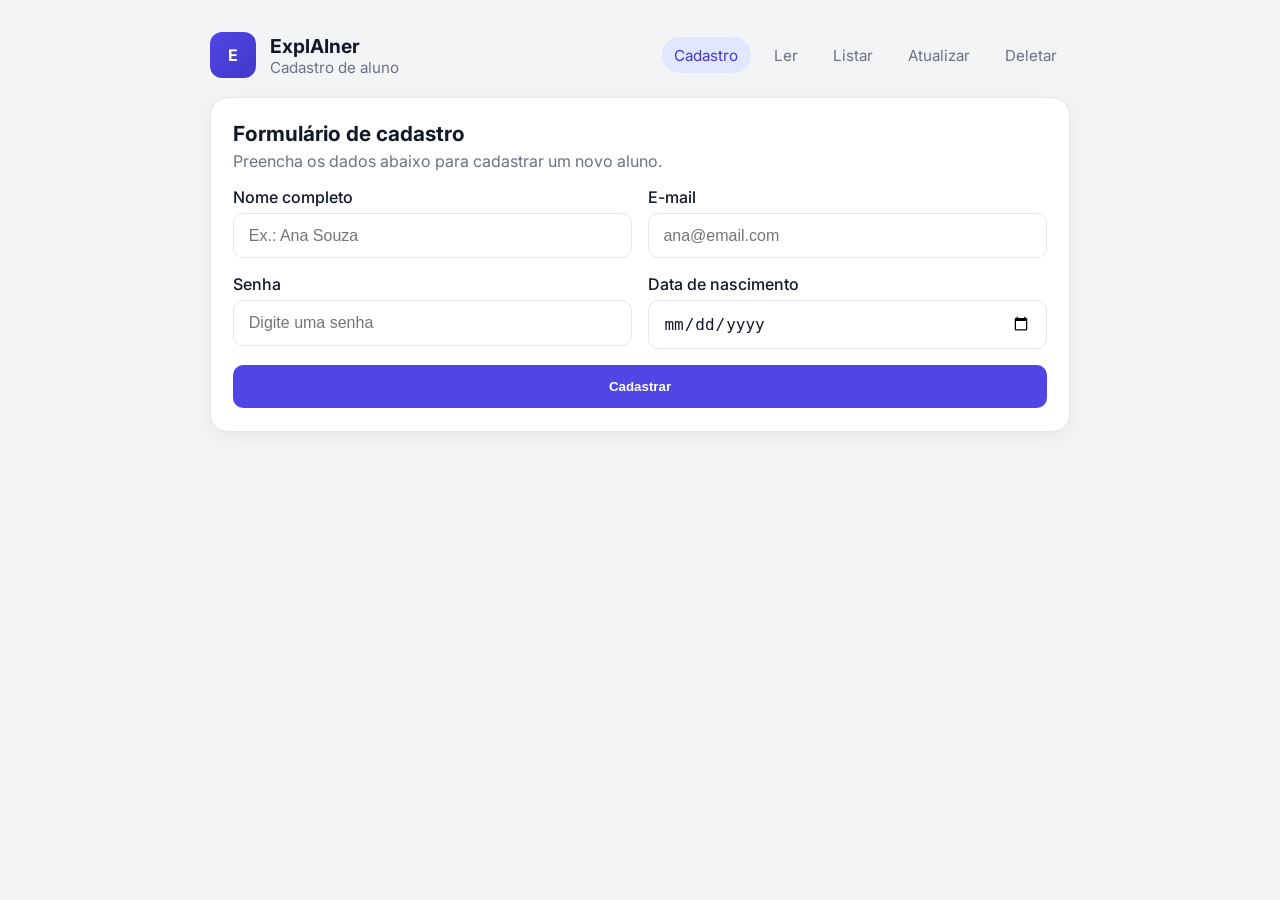
==== ExplAIner/frontend/index.html @ 4319f04d "Add files via upload" ====
<!DOCTYPE html>
<html lang="pt-BR">

<head>
    <meta charset="UTF-8">
    <meta name="viewport" content="width=device-width, initial-scale=1.0">
    <title>ExplAIner | Cadastro</title>
    <link rel="preconnect" href="https://fonts.googleapis.com">
    <link rel="preconnect" href="https://fonts.gstatic.com" crossorigin>
    <link href="https://fonts.googleapis.com/css2?family=Inter:wght@400;500;600;700&display=swap" rel="stylesheet">
    <link rel="stylesheet" href="style.css">
</head>

<body>
    <div class="pagina">
        <header class="cabecalho">
            <div class="marca">
                <span class="logo">E</span>
                <div>
                    <h1>ExplAIner</h1>
                    <p>Cadastro de aluno</p>
                </div>
            </div>

            <nav class="menu-navegacao">
                <a href="index.html" class="link-navegacao ativo">Cadastro</a>
                <a href="ler.html" class="link-navegacao">Ler</a>
                <a href="listar.html" class="link-navegacao">Listar</a>
                <a href="atualizar.html" class="link-navegacao">Atualizar</a>
                <a href="deletar.html" class="link-navegacao">Deletar</a>
            </nav>
        </header>

<main class="conteudo">
    <section class="cartao">
        <div class="titulo-cartao">
            <h2>Formulário de cadastro</h2>
            <p>Preencha os dados abaixo para cadastrar um novo aluno.</p>
        </div>

        <form class="grade-formulario" id="form-cadastro">
            <label class="campo">
                <span>Nome completo</span>
                <input type="text" name="nome" placeholder="Ex.: Ana Souza" required>
            </label>

            <label class="campo">
                <span>E-mail</span>
                <input type="email" name="email" placeholder="ana@email.com" required>
            </label>

            <label class="campo">
                <span>Senha</span>
                <input type="password" name="senha" placeholder="Digite uma senha" required>
            </label>

            <label class="campo">
                <span>Data de nascimento</span>
                <input type="date" name="data_nascimento" required>
            </label>

            <button type="submit" id="btn-enviar">Cadastrar</button>
        </form>

        <div id="mensagem-resposta" class="resultado" style="display: none;">
            <h3 id="resposta-titulo"></h3>
            <p id="resposta-corpo" class="texto-ajuda"></p>
        </div>
    </section>
</main>
</div>

<script src="script.js">const API_URL = 'http://127.0.0.1:5000';

document.getElementById('form-cadastro').addEventListener('submit', async (event) => {
    event.preventDefault();

    const form = event.target;
    const btnEnviar = document.getElementById('btn-enviar');
    const msgResposta = document.getElementById('mensagem-resposta');
    const respuestaTitulo = document.getElementById('resposta-titulo');
    const respostaCorpo = document.getElementById('resposta-corpo');

    btnEnviar.disabled = true;
    btnEnviar.innerText = 'Cadastrando...';

    const formData = new FormData(form);
    const dados = {
        nome: formData.get('nome'),
        email: formData.get('email'),
        senha: formData.get('senha'),
        data_nascimento: formData.get('data_nascimento') || null
    };

    try {
        const response = await fetch(`${API_URL}/alunos`, {
            method: 'POST',
            headers: {
                'Content-Type': 'application/json'
            },
            body: JSON.stringify(dados)
        });

        const resultado = await response.json();

        msgResposta.style.display = 'block';

        if (response.ok) {
            respuestaTitulo.innerText = '✨ Cadastro Realizado!';
            respuestaTitulo.style.color = '#16a34a';
            respostaCorpo.innerText = `Aluno(a) ${resultado.nome} foi cadastrado(a) com sucesso com o ID: ${resultado.id_aluno}.`;
            form.reset();
        } else {
            respuestaTitulo.innerText = '⚠️ Ops, algo deu errado';
            respuestaTitulo.style.color = '#dc2626';
            respostaCorpo.innerText = resultado.erro || 'Não foi possível realizar o cadastro.';
        }

    } catch (error) {
        msgResposta.style.display = 'block';
        respuestaTitulo.innerText = '❌ Erro de Conexão';
        respuestaTitulo.style.color = '#dc2626';
        respostaCorpo.innerText = 'Não foi possível conectar ao servidor backend. Verifique se a API Flask está rodando.';
        console.error(error);
    } finally {
        btnEnviar.disabled = false;
        btnEnviar.innerText = 'Cadastrar';
    }
});</script>
    
</body>
</html>
---- ExplAIner/frontend/style.css ----
* {
    margin: 0;
    padding: 0;
    box-sizing: border-box;
}

:root {
    --primaria: #4f46e5;
    --primaria-escura: #4338ca;
    --fundo: #f3f4f6;
    --cartao: #ffffff;
    --texto: #111827;
    --texto-suave: #6b7280;
    --borda: #e5e7eb;
}

body {
    font-family: 'Inter', sans-serif;
    min-height: 100vh;
    background: var(--fundo);
    color: var(--texto);
}

.pagina {
    width: min(860px, 92vw);
    margin: 0 auto;
    padding: 2rem 0 3rem;
}

.cabecalho {
    margin-bottom: 1.2rem;
    display: flex;
    justify-content: space-between;
    align-items: center;
    gap: 1rem;
}

.marca {
    display: flex;
    align-items: center;
    gap: 0.9rem;
}

.logo {
    width: 46px;
    height: 46px;
    border-radius: 12px;
    display: grid;
    place-items: center;
    background: linear-gradient(135deg, var(--primaria), var(--primaria-escura));
    color: white;
    font-weight: 700;
}

.marca h1 {
    font-size: 1.2rem;
    color: var(--texto);
}

.marca p {
    color: var(--texto-suave);
    font-size: 0.95rem;
}

.menu-navegacao {
    display: flex;
    gap: 0.6rem;
    flex-wrap: wrap;
}

.link-navegacao {
    text-decoration: none;
    color: var(--texto-suave);
    padding: 0.55rem 0.8rem;
    border-radius: 999px;
    font-size: 0.95rem;
}

.link-navegacao.ativo,
.link-navegacao:hover {
    background: #e0e7ff;
    color: var(--primaria-escura);
}

.cartao {
    background: var(--cartao);
    border: 1px solid var(--borda);
    border-radius: 18px;
    padding: 1.4rem;
    box-shadow: 0 6px 18px rgba(17, 24, 39, 0.05);
}

.titulo-cartao {
    margin-bottom: 1rem;
}

.titulo-cartao h2 {
    font-size: 1.3rem;
    margin-bottom: 0.35rem;
}

.titulo-cartao p {
    color: var(--texto-suave);
}

.grade-formulario {
    display: grid;
    grid-template-columns: 1fr 1fr;
    gap: 1rem;
}

.campo {
    display: flex;
    flex-direction: column;
    gap: 0.35rem;
    font-weight: 500;
}

.campo span {
    color: var(--texto);
}

input {
    border: 1px solid var(--borda);
    border-radius: 10px;
    padding: 0.8rem 0.9rem;
    font-size: 1rem;
    background: #fff;
    color: var(--texto);
}

input:focus {
    outline: none;
    border-color: var(--primaria);
    box-shadow: 0 0 0 2px rgba(79, 70, 229, 0.12);
}

.campo-longo {
    grid-column: 1 / -1;
}

button {
    grid-column: 1 / -1;
    border: none;
    border-radius: 10px;
    padding: 0.9rem 1rem;
    background: var(--primaria);
    color: white;
    font-weight: 600;
    cursor: pointer;
}

button:hover {
    background: var(--primaria-escura);
}

.resultado {
    margin-top: 1.1rem;
    padding: 1rem;
    border-radius: 12px;
    background: #f9fafb;
    border: 1px solid var(--borda);
}

.resultado h3 {
    margin-bottom: 0.4rem;
}

.texto-ajuda {
    color: var(--texto-suave);
    line-height: 1.6;
}

@media (max-width: 700px) {
    .cabecalho {
        flex-direction: column;
        align-items: flex-start;
    }

    .grade-formulario {
        grid-template-columns: 1fr;
    }
}
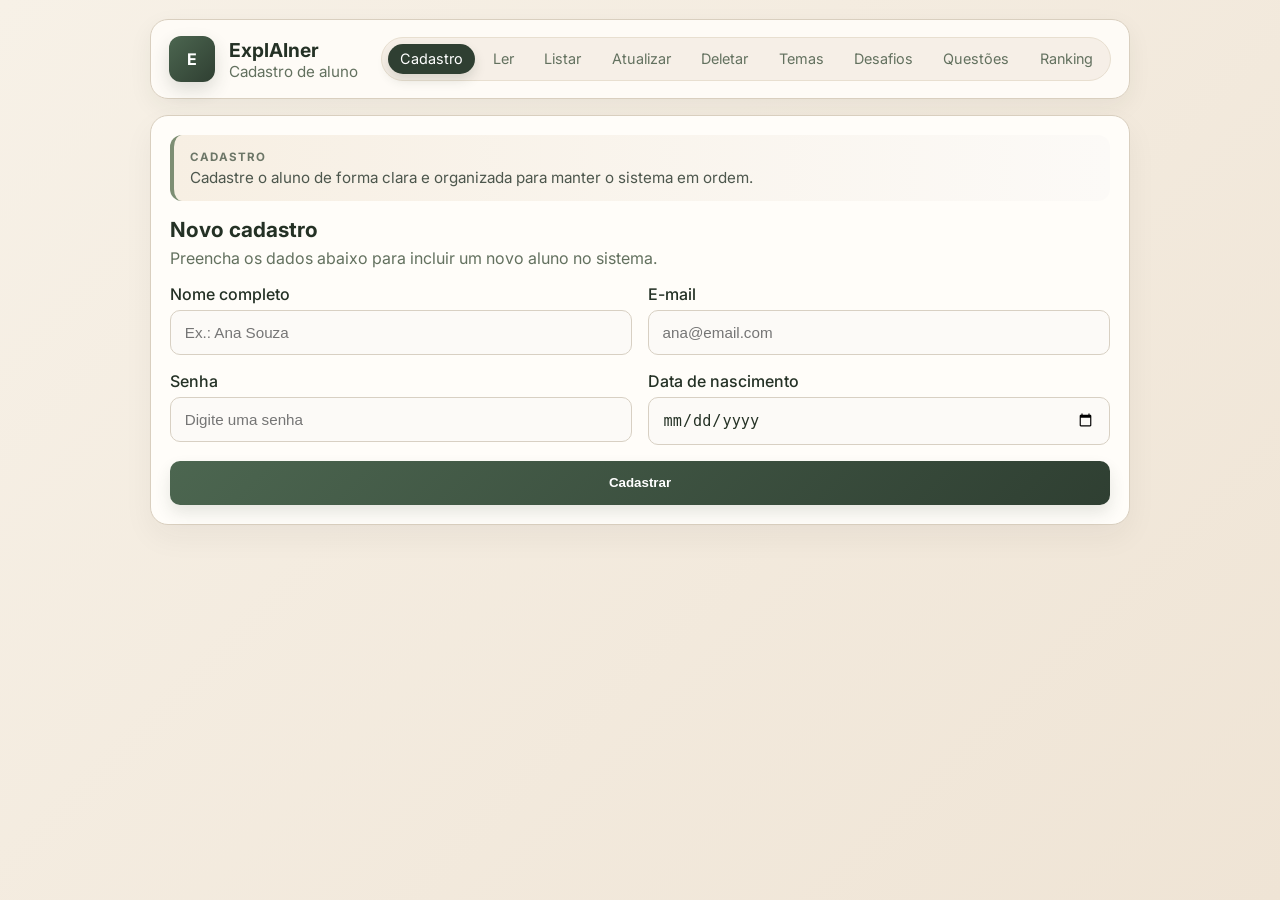
==== commit dd16a10c: "Add files via upload" ====
--- a/ExplAIner/frontend/index.html
+++ b/ExplAIner/frontend/index.html
@@ -28,14 +28,22 @@
                 <a href="listar.html" class="link-navegacao">Listar</a>
                 <a href="atualizar.html" class="link-navegacao">Atualizar</a>
                 <a href="deletar.html" class="link-navegacao">Deletar</a>
+                <a href="temas.html" class="link-navegacao">Temas</a>
+                <a href="desafios.html" class="link-navegacao">Desafios</a>
+                <a href="questoes.html" class="link-navegacao">Questões</a>
+                <a href="ranking.html" class="link-navegacao">Ranking</a>
             </nav>
         </header>
 
 <main class="conteudo">
     <section class="cartao">
+        <div class="intro-bloco">
+            <p class="intro-kicker">Cadastro</p>
+            <p class="intro-text">Cadastre o aluno de forma clara e organizada para manter o sistema em ordem.</p>
+        </div>
         <div class="titulo-cartao">
-            <h2>Formulário de cadastro</h2>
-            <p>Preencha os dados abaixo para cadastrar um novo aluno.</p>
+            <h2>Novo cadastro</h2>
+            <p>Preencha os dados abaixo para incluir um novo aluno no sistema.</p>
         </div>
 
         <form class="grade-formulario" id="form-cadastro">
@@ -70,63 +78,7 @@
 </main>
 </div>
 
-<script src="script.js">const API_URL = 'http://127.0.0.1:5000';
-
-document.getElementById('form-cadastro').addEventListener('submit', async (event) => {
-    event.preventDefault();
-
-    const form = event.target;
-    const btnEnviar = document.getElementById('btn-enviar');
-    const msgResposta = document.getElementById('mensagem-resposta');
-    const respuestaTitulo = document.getElementById('resposta-titulo');
-    const respostaCorpo = document.getElementById('resposta-corpo');
-
-    btnEnviar.disabled = true;
-    btnEnviar.innerText = 'Cadastrando...';
-
-    const formData = new FormData(form);
-    const dados = {
-        nome: formData.get('nome'),
-        email: formData.get('email'),
-        senha: formData.get('senha'),
-        data_nascimento: formData.get('data_nascimento') || null
-    };
-
-    try {
-        const response = await fetch(`${API_URL}/alunos`, {
-            method: 'POST',
-            headers: {
-                'Content-Type': 'application/json'
-            },
-            body: JSON.stringify(dados)
-        });
-
-        const resultado = await response.json();
-
-        msgResposta.style.display = 'block';
-
-        if (response.ok) {
-            respuestaTitulo.innerText = '✨ Cadastro Realizado!';
-            respuestaTitulo.style.color = '#16a34a';
-            respostaCorpo.innerText = `Aluno(a) ${resultado.nome} foi cadastrado(a) com sucesso com o ID: ${resultado.id_aluno}.`;
-            form.reset();
-        } else {
-            respuestaTitulo.innerText = '⚠️ Ops, algo deu errado';
-            respuestaTitulo.style.color = '#dc2626';
-            respostaCorpo.innerText = resultado.erro || 'Não foi possível realizar o cadastro.';
-        }
-
-    } catch (error) {
-        msgResposta.style.display = 'block';
-        respuestaTitulo.innerText = '❌ Erro de Conexão';
-        respuestaTitulo.style.color = '#dc2626';
-        respostaCorpo.innerText = 'Não foi possível conectar ao servidor backend. Verifique se a API Flask está rodando.';
-        console.error(error);
-    } finally {
-        btnEnviar.disabled = false;
-        btnEnviar.innerText = 'Cadastrar';
-    }
-});</script>
+<script src="script.js"></script>
     
 </body>
 </html>
--- a/ExplAIner/frontend/style.css
+++ b/ExplAIner/frontend/style.css
@@ -5,34 +5,42 @@
 }
 
 :root {
-    --primaria: #4f46e5;
-    --primaria-escura: #4338ca;
-    --fundo: #f3f4f6;
-    --cartao: #ffffff;
-    --texto: #111827;
-    --texto-suave: #6b7280;
-    --borda: #e5e7eb;
+    --primaria: #2f3f32;
+    --primaria-escura: #27362a;
+    --fundo: #f4efe8;
+    --fundo-escuro: #ebe0d2;
+    --cartao: #fffdf9;
+    --texto: #243125;
+    --texto-suave: #63715f;
+    --borda: #d9cfbf;
+    --verde: #4b7a4f;
+    --vermelho: #a54b3d;
 }
 
 body {
     font-family: 'Inter', sans-serif;
     min-height: 100vh;
-    background: var(--fundo);
+    background: linear-gradient(135deg, #f7f1e7 0%, #efe4d5 100%);
     color: var(--texto);
 }
 
 .pagina {
-    width: min(860px, 92vw);
+    width: min(980px, 95vw);
     margin: 0 auto;
-    padding: 2rem 0 3rem;
+    padding: 1.2rem 0 2rem;
 }
 
 .cabecalho {
-    margin-bottom: 1.2rem;
+    margin-bottom: 1rem;
     display: flex;
     justify-content: space-between;
     align-items: center;
     gap: 1rem;
+    padding: 1rem 1.1rem;
+    border: 1px solid var(--borda);
+    border-radius: 18px;
+    background: rgba(255, 253, 249, 0.9);
+    box-shadow: 0 8px 24px rgba(36, 49, 37, 0.06);
 }
 
 .marca {
@@ -47,9 +55,10 @@
     border-radius: 12px;
     display: grid;
     place-items: center;
-    background: linear-gradient(135deg, var(--primaria), var(--primaria-escura));
+    background: linear-gradient(135deg, #4c6650, #2f3f32);
     color: white;
     font-weight: 700;
+    box-shadow: 0 8px 18px rgba(47, 63, 50, 0.16);
 }
 
 .marca h1 {
@@ -64,30 +73,60 @@
 
 .menu-navegacao {
     display: flex;
-    gap: 0.6rem;
+    gap: 0.4rem;
     flex-wrap: wrap;
+    justify-content: flex-end;
+    padding: 0.35rem;
+    border: 1px solid #e8dfd0;
+    border-radius: 999px;
+    background: #f6efe7;
 }
 
 .link-navegacao {
     text-decoration: none;
     color: var(--texto-suave);
-    padding: 0.55rem 0.8rem;
+    padding: 0.5rem 0.75rem;
     border-radius: 999px;
-    font-size: 0.95rem;
+    font-size: 0.9rem;
+    transition: all 180ms ease;
+    line-height: 1;
 }
 
 .link-navegacao.ativo,
 .link-navegacao:hover {
-    background: #e0e7ff;
-    color: var(--primaria-escura);
+    background: var(--primaria);
+    color: white;
+    box-shadow: 0 6px 12px rgba(47, 63, 50, 0.15);
 }
 
 .cartao {
     background: var(--cartao);
     border: 1px solid var(--borda);
     border-radius: 18px;
-    padding: 1.4rem;
-    box-shadow: 0 6px 18px rgba(17, 24, 39, 0.05);
+    padding: 1.2rem;
+    box-shadow: 0 12px 30px rgba(36, 49, 37, 0.05);
+}
+
+.intro-bloco {
+    margin-bottom: 1rem;
+    padding: 0.9rem 1rem;
+    border-left: 4px solid #7d8e73;
+    border-radius: 12px;
+    background: linear-gradient(90deg, #f7efe3, #fcfaf7);
+}
+
+.intro-kicker {
+    font-size: 0.72rem;
+    font-weight: 700;
+    letter-spacing: 0.08em;
+    text-transform: uppercase;
+    color: #6c7667;
+    margin-bottom: 0.25rem;
+}
+
+.intro-text {
+    color: #4d574d;
+    font-size: 0.95rem;
 }
 
 .titulo-cartao {
@@ -112,7 +151,7 @@
 .campo {
     display: flex;
     flex-direction: column;
-    gap: 0.35rem;
+    gap: 0.4rem;
     font-weight: 500;
 }
 
@@ -121,18 +160,18 @@
 }
 
 input {
-    border: 1px solid var(--borda);
+    border: 1px solid #d8d0c3;
     border-radius: 10px;
-    padding: 0.8rem 0.9rem;
-    font-size: 1rem;
-    background: #fff;
+    padding: 0.8rem 0.85rem;
+    font-size: 0.95rem;
+    background: #fcfaf7;
     color: var(--texto);
 }
 
 input:focus {
     outline: none;
-    border-color: var(--primaria);
-    box-shadow: 0 0 0 2px rgba(79, 70, 229, 0.12);
+    border-color: #b1a88f;
+    box-shadow: none;
 }
 
 .campo-longo {
@@ -144,21 +183,24 @@
     border: none;
     border-radius: 10px;
     padding: 0.9rem 1rem;
-    background: var(--primaria);
+    background: linear-gradient(135deg, #4c6650, #2f3f32);
     color: white;
     font-weight: 600;
     cursor: pointer;
+    transition: transform 180ms ease, box-shadow 180ms ease;
+    box-shadow: 0 8px 16px rgba(47, 63, 50, 0.12);
 }
 
 button:hover {
-    background: var(--primaria-escura);
+    transform: translateY(-1px);
+    box-shadow: 0 10px 18px rgba(47, 63, 50, 0.16);
 }
 
 .resultado {
-    margin-top: 1.1rem;
-    padding: 1rem;
+    margin-top: 1rem;
+    padding: 0.95rem 1rem;
     border-radius: 12px;
-    background: #f9fafb;
+    background: #f8f3ea;
     border: 1px solid var(--borda);
 }
 
@@ -177,6 +219,12 @@
         align-items: flex-start;
     }
 
+    .menu-navegacao {
+        width: 100%;
+        border-radius: 14px;
+        justify-content: flex-start;
+    }
+
     .grade-formulario {
         grid-template-columns: 1fr;
     }
